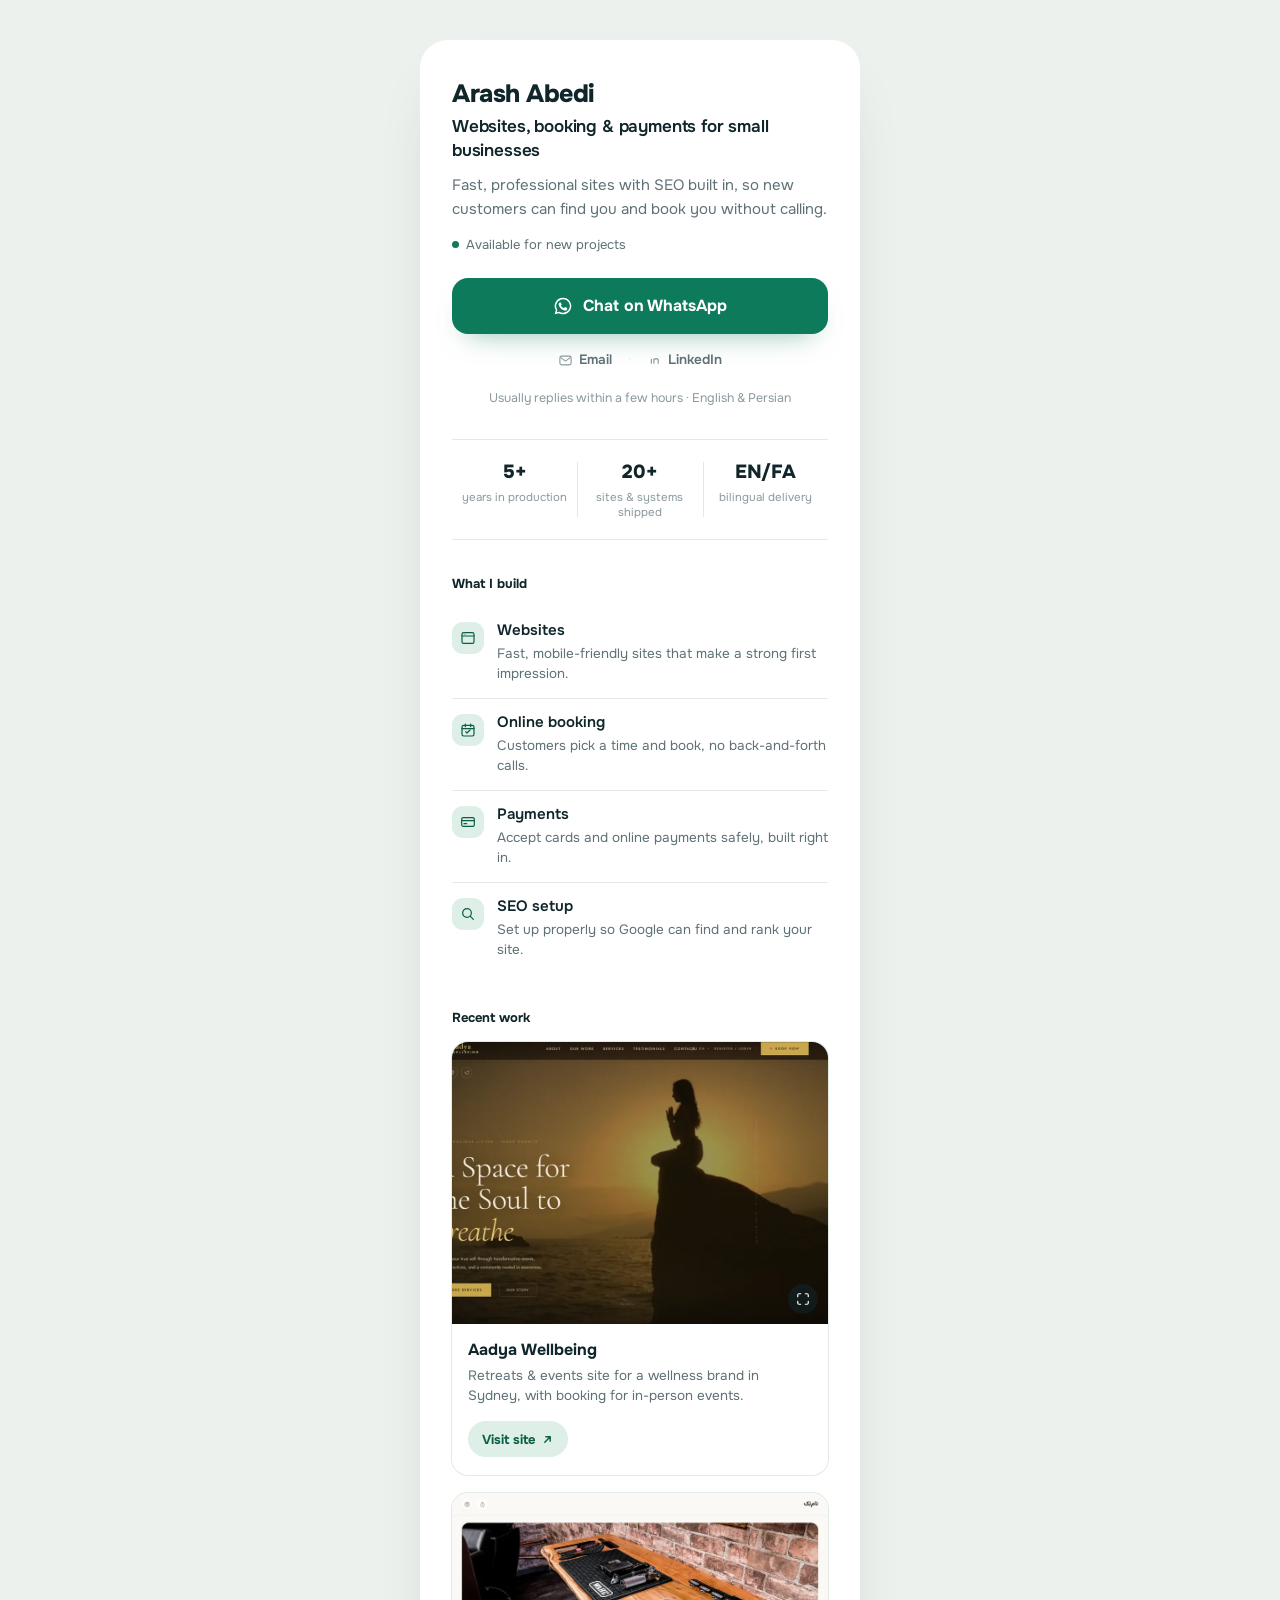
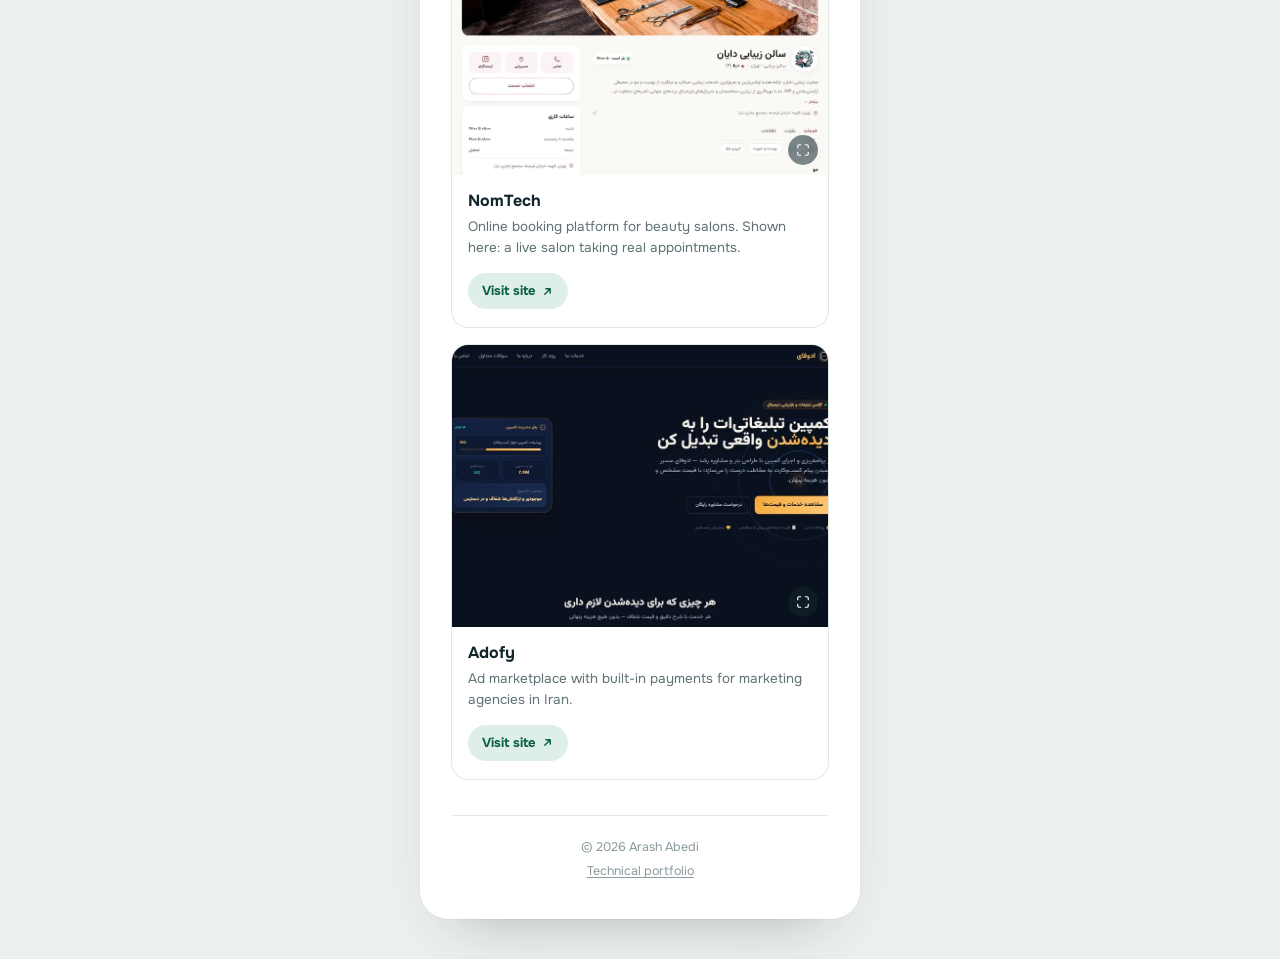
==== client.html @ fff890ea "delete tech.html file to remove outdated content and streamline project structure" ====
<!doctype html>
<html lang="en">
<head>
<meta charset="utf-8">
<meta name="viewport" content="width=device-width, initial-scale=1, viewport-fit=cover">
<title>Arash Abedi | Websites, Booking &amp; Payments for Small Businesses</title>
<meta name="description" content="I build fast websites, online booking and payment systems for small businesses, set them up with SEO, and look after them once they're live. Message me on WhatsApp.">
<meta name="theme-color" content="#EDF1EE">
<link rel="preconnect" href="https://fonts.googleapis.com">
<link rel="preconnect" href="https://fonts.gstatic.com" crossorigin>
<link href="https://fonts.googleapis.com/css2?family=Onest:wght@400;500;600;700;800&display=swap" rel="stylesheet">
<style>
  /* Replace 44XXXXXXXXXX with your WhatsApp number (no +, no spaces) and hello@example.com with your email */
  :root{
    --bg:#EDF1EE; --card:#FFFFFF; --ink:#10262B; --soft:#5E7176; --faint:#8A9A9E;
    --line:#E3E9E5; --jade:#0E7A5C; --jade-dark:#0A5E47; --mint:#DDEFE6;
    --shadow-c:16,38,43; --r:16px; --rs:11px;
  }
  @media (prefers-color-scheme: dark){
    :root{
      --bg:#0C1716; --card:#132220; --ink:#EAF3EF; --soft:#A7BDB7; --faint:#71897F;
      --line:#20322E; --jade:#2BD99A; --jade-dark:#7CF0C6; --mint:rgba(43,217,154,.16);
      --shadow-c:0,0,0;
    }
  }
  *{box-sizing:border-box}
  html{-webkit-text-size-adjust:100%}
  body{margin:0;min-height:100vh;min-height:100dvh;background:var(--bg);color:var(--ink);
    font:400 15px/1.5 "Onest",system-ui,"Segoe UI",-apple-system,sans-serif;
    -webkit-font-smoothing:antialiased;text-rendering:optimizeLegibility;display:flex;justify-content:center}
  a{color:inherit;text-decoration:none}
  button{font:inherit;color:inherit;background:none;border:0;padding:0;cursor:pointer}
  a:focus-visible,button:focus-visible{outline:2px solid var(--jade);outline-offset:2px;border-radius:10px}
  img{display:block;max-width:100%}

  .app{width:100%;max-width:440px;padding:max(32px,env(safe-area-inset-top)) 20px 28px;display:flex;flex-direction:column}

  /* header, no avatar: identity carried by type alone */
  .name{margin:0;font-size:25px;font-weight:800;letter-spacing:-.02em;line-height:1.15}
  .tagline{margin:6px 0 0;font-size:17px;font-weight:600;color:var(--ink);line-height:1.4;letter-spacing:-.01em}
  .intro{margin:12px 0 0;font-size:15px;color:var(--soft);line-height:1.55;max-width:38ch}
  .status{margin:14px 0 0;display:flex;align-items:center;gap:7px;font-size:13px;color:var(--soft)}
  .status i{width:7px;height:7px;border-radius:50%;background:var(--jade);flex:none}

  /* actions: one decisive primary action, one quiet fallback */
  .actions{margin-top:24px}
  .wa{display:flex;align-items:center;justify-content:center;gap:10px;height:56px;border-radius:var(--r);
    background:var(--jade);color:#fff;font-size:16px;font-weight:700;letter-spacing:-.005em;
    box-shadow:0 14px 28px -16px rgba(14,122,92,.55);transition:transform .12s,background-color .12s,box-shadow .12s}
  .wa svg{width:20px;height:20px;flex:none}
  .wa:hover{background:var(--jade-dark);box-shadow:0 16px 30px -14px rgba(14,122,92,.6)}
  .wa:active{transform:scale(.98)}
  .fallback{margin-top:12px;display:flex;align-items:center;justify-content:center;gap:14px;font-size:13.5px}
  .fallback a{display:inline-flex;align-items:center;gap:6px;color:var(--soft);font-weight:600;padding:4px 2px}
  .fallback a:hover{color:var(--ink)}
  .fallback a svg{width:15px;height:15px;color:var(--faint)}
  .fallback .sep{color:var(--line)}
  .avail{margin:14px 0 0;font-size:12.5px;color:var(--faint);text-align:center}

  /* stats: plain, no box */
  .stats{margin-top:32px;display:grid;grid-template-columns:1fr 1fr 1fr;border-top:1px solid var(--line);border-bottom:1px solid var(--line);padding:18px 0}
  .stats div{text-align:center;padding:0 4px;position:relative}
  .stats div + div::before{content:"";position:absolute;left:0;top:4px;bottom:4px;width:1px;background:var(--line)}
  .stats b{display:block;font-size:19px;font-weight:800;letter-spacing:-.01em}
  .stats span{display:block;margin-top:4px;font-size:11.5px;line-height:1.3;color:var(--faint)}

  /* section label */
  .label{margin:34px 0 14px;font-size:13px;font-weight:700;color:var(--ink)}
  section:first-of-type .label{margin-top:34px}

  /* services: hairline rows, no outer box */
  .services{list-style:none;margin:0;padding:0}
  .services li{display:flex;align-items:flex-start;gap:13px;padding:14px 0}
  .services li + li{border-top:1px solid var(--line)}
  .services .ico{flex:none;width:32px;height:32px;border-radius:var(--rs);background:var(--mint);display:grid;place-items:center;color:var(--jade-dark);margin-top:1px}
  .services .ico svg{width:16px;height:16px}
  .services b{display:block;font-size:15px;font-weight:600;line-height:1.3}
  .services p{margin:3px 0 0;font-size:13.5px;color:var(--soft);line-height:1.5}

  /* work: generous cards, two separate tap targets */
  .work{list-style:none;margin:0;padding:0;display:flex;flex-direction:column;gap:18px}
  .work li{border-radius:var(--r);overflow:hidden;background:var(--card);box-shadow:0 0 0 1px var(--line)}
  .shot{display:block;position:relative;width:100%;aspect-ratio:4/3;overflow:hidden;background:var(--line)}
  .shot img{width:100%;height:100%;object-fit:cover;transition:transform .3s ease}
  .shot:hover img{transform:scale(1.03)}
  .shot .zoom{position:absolute;right:10px;bottom:10px;width:30px;height:30px;border-radius:50%;
    background:rgba(16,38,43,.55);color:#fff;display:grid;place-items:center;backdrop-filter:blur(2px)}
  .shot .zoom svg{width:14px;height:14px}
  .wmeta{padding:16px 16px 18px}
  .wmeta b{display:block;font-size:16px;font-weight:700;line-height:1.3}
  .wmeta p{margin:5px 0 0;font-size:13.5px;color:var(--soft);line-height:1.55}
  .visit{margin-top:14px;display:inline-flex;align-items:center;gap:6px;height:36px;padding:0 14px;
    border-radius:999px;background:var(--mint);color:var(--jade-dark);font-size:13px;font-weight:700}
  .visit svg{width:13px;height:13px}
  .visit:hover{background:var(--jade);color:#fff}

  footer{margin-top:36px;padding-top:22px;border-top:1px solid var(--line);text-align:center;font-size:12.5px;color:var(--faint)}
  footer p{margin:0 0 6px}
  footer a{text-decoration:underline;text-underline-offset:2px}

  /* lightbox */
  dialog.lightbox{border:none;padding:0;background:transparent;max-width:94vw;max-height:90vh;margin:auto}
  dialog.lightbox::backdrop{background:rgba(5,10,10,.78)}
  dialog.lightbox img{display:block;max-width:94vw;max-height:90vh;width:auto;height:auto;border-radius:14px}
  .lb-close{position:fixed;top:16px;right:16px;width:40px;height:40px;border-radius:50%;
    background:rgba(255,255,255,.14);color:#fff;display:grid;place-items:center;backdrop-filter:blur(4px)}
  .lb-close svg{width:18px;height:18px}

  .reveal{opacity:1}
  .js .reveal{opacity:0;transform:translateY(14px);transition:opacity .5s ease,transform .5s ease}
  .js .reveal.is-visible{opacity:1;transform:translateY(0)}

  @media (min-width:600px){
    body{align-items:center}
    .app{background:var(--card);border-radius:28px;padding:40px 32px 32px;margin:40px 0;box-shadow:0 1px 0 rgba(var(--shadow-c),.04),0 30px 60px -36px rgba(var(--shadow-c),.35)}
  }
  @media (prefers-reduced-motion:reduce){*{transition:none!important}}
</style>
</head>
<body>
<div class="app">

  <header>
    <h1 class="name">Arash Abedi</h1>
    <p class="tagline">Websites, booking &amp; payments for small businesses</p>
    <p class="intro">Fast, professional sites with SEO built in, so new customers can find you and book you without calling.</p>
    <p class="status"><i aria-hidden="true"></i>Available for new projects</p>
  </header>

  <nav class="actions" aria-label="Contact">
    <a class="wa" href="https://wa.me/447770388457" target="_blank" rel="noopener">
      <svg viewBox="0 0 24 24" fill="currentColor" aria-hidden="true"><path d="M12 2a10 10 0 0 0-8.6 15.1L2 22l5-1.3A10 10 0 1 0 12 2Zm0 18.2c-1.5 0-3-.4-4.2-1.2l-.3-.2-3 .8.8-2.9-.2-.3A8.2 8.2 0 1 1 12 20.2Zm4.5-6.1c-.2-.1-1.5-.7-1.7-.8-.2-.1-.4-.1-.6.1l-.8 1c-.1.2-.3.2-.5.1a6.7 6.7 0 0 1-3.3-2.9c-.2-.4.2-.4.7-1.2.1-.2 0-.3 0-.4l-.8-1.8c-.2-.5-.4-.4-.6-.4h-.5c-.2 0-.4.1-.7.3-.2.3-.9.9-.9 2.2s.9 2.5 1 2.7c.1.2 1.8 2.8 4.4 3.9 1.6.7 2.3.8 3.1.6.5-.1 1.5-.6 1.7-1.2.2-.6.2-1.1.2-1.2-.1-.1-.3-.2-.5-.3Z"/></svg>
      Chat on WhatsApp
    </a>
    <p class="fallback">
      <a href="mailto:arashabedi.dev@gmail.com">
        <svg viewBox="0 0 24 24" fill="none" stroke="currentColor" stroke-width="1.8" aria-hidden="true"><rect x="3" y="5" width="18" height="14" rx="3"/><path d="m4 7 8 6 8-6"/></svg>
        Email
      </a>
      <span class="sep">&middot;</span>
      <a href="https://www.linkedin.com/in/arash-abedi" target="_blank" rel="noopener">
        <svg viewBox="0 0 24 24" fill="none" stroke="currentColor" stroke-width="1.8" aria-hidden="true"><path d="M7 9v8M7 6.2v.1"/><path d="M11 17V9m0 3.5c0-2 1.5-3.5 3.5-3.5S18 10.5 18 12.5V17"/></svg>
        LinkedIn
      </a>
    </p>
    <p class="avail">Usually replies within a few hours &middot; English &amp; Persian</p>
  </nav>

  <section class="stats reveal" aria-label="Experience">
    <div><b>5+</b><span>years in production</span></div>
    <div><b>20+</b><span>sites &amp; systems shipped</span></div>
    <div><b>EN/FA</b><span>bilingual delivery</span></div>
  </section>

  <section class="reveal">
    <h2 class="label">What I build</h2>
    <ul class="services">
      <li>
        <span class="ico" aria-hidden="true"><svg viewBox="0 0 24 24" fill="none" stroke="currentColor" stroke-width="1.8" stroke-linecap="round" stroke-linejoin="round"><rect x="3" y="4" width="18" height="16" rx="2.5"/><path d="M3 9h18"/><circle cx="6.3" cy="6.5" r=".6" fill="currentColor" stroke="none"/><circle cx="8.3" cy="6.5" r=".6" fill="currentColor" stroke="none"/></svg></span>
        <div><b>Websites</b><p>Fast, mobile-friendly sites that make a strong first impression.</p></div>
      </li>
      <li>
        <span class="ico" aria-hidden="true"><svg viewBox="0 0 24 24" fill="none" stroke="currentColor" stroke-width="1.8" stroke-linecap="round" stroke-linejoin="round"><rect x="3" y="5" width="18" height="16" rx="2.5"/><path d="M3 10h18M8 3v4M16 3v4"/><path d="m8.5 14.5 2 2 4.5-4.5"/></svg></span>
        <div><b>Online booking</b><p>Customers pick a time and book, no back-and-forth calls.</p></div>
      </li>
      <li>
        <span class="ico" aria-hidden="true"><svg viewBox="0 0 24 24" fill="none" stroke="currentColor" stroke-width="1.8" stroke-linecap="round" stroke-linejoin="round"><rect x="2.5" y="5.5" width="19" height="13" rx="2.5"/><path d="M2.5 10h19"/><path d="M6 14.5h4"/></svg></span>
        <div><b>Payments</b><p>Accept cards and online payments safely, built right in.</p></div>
      </li>
      <li>
        <span class="ico" aria-hidden="true"><svg viewBox="0 0 24 24" fill="none" stroke="currentColor" stroke-width="1.8" stroke-linecap="round" stroke-linejoin="round"><circle cx="10.5" cy="10.5" r="6.5"/><path d="m20 20-4.8-4.8"/></svg></span>
        <div><b>SEO setup</b><p>Set up properly so Google can find and rank your site.</p></div>
      </li>
    </ul>
  </section>

  <main class="reveal">
    <h2 class="label">Recent work</h2>
    <ul class="work">
      <li>
        <button class="shot" type="button" data-lightbox="images/work/aadya.webp" data-alt="Aadya Wellbeing homepage, a wellness retreats and events website" aria-label="Enlarge screenshot of Aadya Wellbeing">
          <img src="images/work/aadya.webp" alt="Aadya Wellbeing homepage, a wellness retreats and events website" loading="lazy" width="900" height="698">
          <span class="zoom" aria-hidden="true"><svg viewBox="0 0 24 24" fill="none" stroke="currentColor" stroke-width="2" stroke-linecap="round" stroke-linejoin="round"><path d="M8 3H5a2 2 0 0 0-2 2v3M16 3h3a2 2 0 0 1 2 2v3M21 16v3a2 2 0 0 1-2 2h-3M8 21H5a2 2 0 0 1-2-2v-3"/></svg></span>
        </button>
        <div class="wmeta">
          <b>Aadya Wellbeing</b>
          <p>Retreats &amp; events site for a wellness brand in Sydney, with booking for in-person events.</p>
          <a class="visit" href="https://aadyawellbeing.com" target="_blank" rel="noopener">Visit site <svg viewBox="0 0 24 24" fill="none" stroke="currentColor" stroke-width="2.6" stroke-linecap="round" stroke-linejoin="round" aria-hidden="true"><path d="M7 17 17 7M9 7h8v8"/></svg></a>
        </div>
      </li>
      <li>
        <button class="shot" type="button" data-lightbox="images/work/nomtech.webp" data-alt="Online booking page for a Tehran beauty salon, built on the NomTech platform" aria-label="Enlarge screenshot of NomTech">
          <img src="images/work/nomtech.webp" alt="Online booking page for a Tehran beauty salon, built on the NomTech platform" loading="lazy" width="900" height="633">
          <span class="zoom" aria-hidden="true"><svg viewBox="0 0 24 24" fill="none" stroke="currentColor" stroke-width="2" stroke-linecap="round" stroke-linejoin="round"><path d="M8 3H5a2 2 0 0 0-2 2v3M16 3h3a2 2 0 0 1 2 2v3M21 16v3a2 2 0 0 1-2 2h-3M8 21H5a2 2 0 0 1-2-2v-3"/></svg></span>
        </button>
        <div class="wmeta">
          <b>NomTech</b>
          <p>Online booking platform for beauty salons. Shown here: a live salon taking real appointments.</p>
          <a class="visit" href="https://app.nomtech.co/b/dayan-beauty" target="_blank" rel="noopener">Visit site <svg viewBox="0 0 24 24" fill="none" stroke="currentColor" stroke-width="2.6" stroke-linecap="round" stroke-linejoin="round" aria-hidden="true"><path d="M7 17 17 7M9 7h8v8"/></svg></a>
        </div>
      </li>
      <li>
        <button class="shot" type="button" data-lightbox="images/work/adofy.webp" data-alt="Adofy ad marketplace dashboard, shown in Persian" aria-label="Enlarge screenshot of Adofy">
          <img src="images/work/adofy.webp" alt="Adofy ad marketplace dashboard, shown in Persian" loading="lazy" width="900" height="577">
          <span class="zoom" aria-hidden="true"><svg viewBox="0 0 24 24" fill="none" stroke="currentColor" stroke-width="2" stroke-linecap="round" stroke-linejoin="round"><path d="M8 3H5a2 2 0 0 0-2 2v3M16 3h3a2 2 0 0 1 2 2v3M21 16v3a2 2 0 0 1-2 2h-3M8 21H5a2 2 0 0 1-2-2v-3"/></svg></span>
        </button>
        <div class="wmeta">
          <b>Adofy</b>
          <p>Ad marketplace with built-in payments for marketing agencies in Iran.</p>
          <a class="visit" href="https://adofy.top" target="_blank" rel="noopener">Visit site <svg viewBox="0 0 24 24" fill="none" stroke="currentColor" stroke-width="2.6" stroke-linecap="round" stroke-linejoin="round" aria-hidden="true"><path d="M7 17 17 7M9 7h8v8"/></svg></a>
        </div>
      </li>
    </ul>
  </main>

  <footer>
    <p>&copy; 2026 Arash Abedi</p>
    <p><a href="https://arashabedii.github.io/index.html">Technical portfolio</a></p>
  </footer>
</div>

<dialog class="lightbox" id="lightbox">
  <button class="lb-close" type="button" aria-label="Close"><svg viewBox="0 0 24 24" fill="none" stroke="currentColor" stroke-width="2.2" stroke-linecap="round" aria-hidden="true"><path d="M6 6l12 12M18 6 6 18"/></svg></button>
  <img id="lightboxImg" src="" alt="">
</dialog>

<script>
  document.documentElement.classList.add('js');

  var revealEls = document.querySelectorAll('.reveal');
  if ('IntersectionObserver' in window) {
    var observer = new IntersectionObserver(function (entries) {
      entries.forEach(function (entry) {
        if (entry.isIntersecting) {
          entry.target.classList.add('is-visible');
          observer.unobserve(entry.target);
        }
      });
    }, { threshold: 0.15 });
    revealEls.forEach(function (el) { observer.observe(el); });
  } else {
    revealEls.forEach(function (el) { el.classList.add('is-visible'); });
  }

  var dialog = document.getElementById('lightbox');
  var lbImg = document.getElementById('lightboxImg');
  document.querySelectorAll('[data-lightbox]').forEach(function (btn) {
    btn.addEventListener('click', function () {
      lbImg.src = btn.getAttribute('data-lightbox');
      lbImg.alt = btn.getAttribute('data-alt') || '';
      dialog.showModal();
    });
  });
  dialog.addEventListener('click', function (e) {
    if (e.target === dialog) dialog.close();
  });
  dialog.querySelector('.lb-close').addEventListener('click', function () { dialog.close(); });
</script>
</body>
</html>
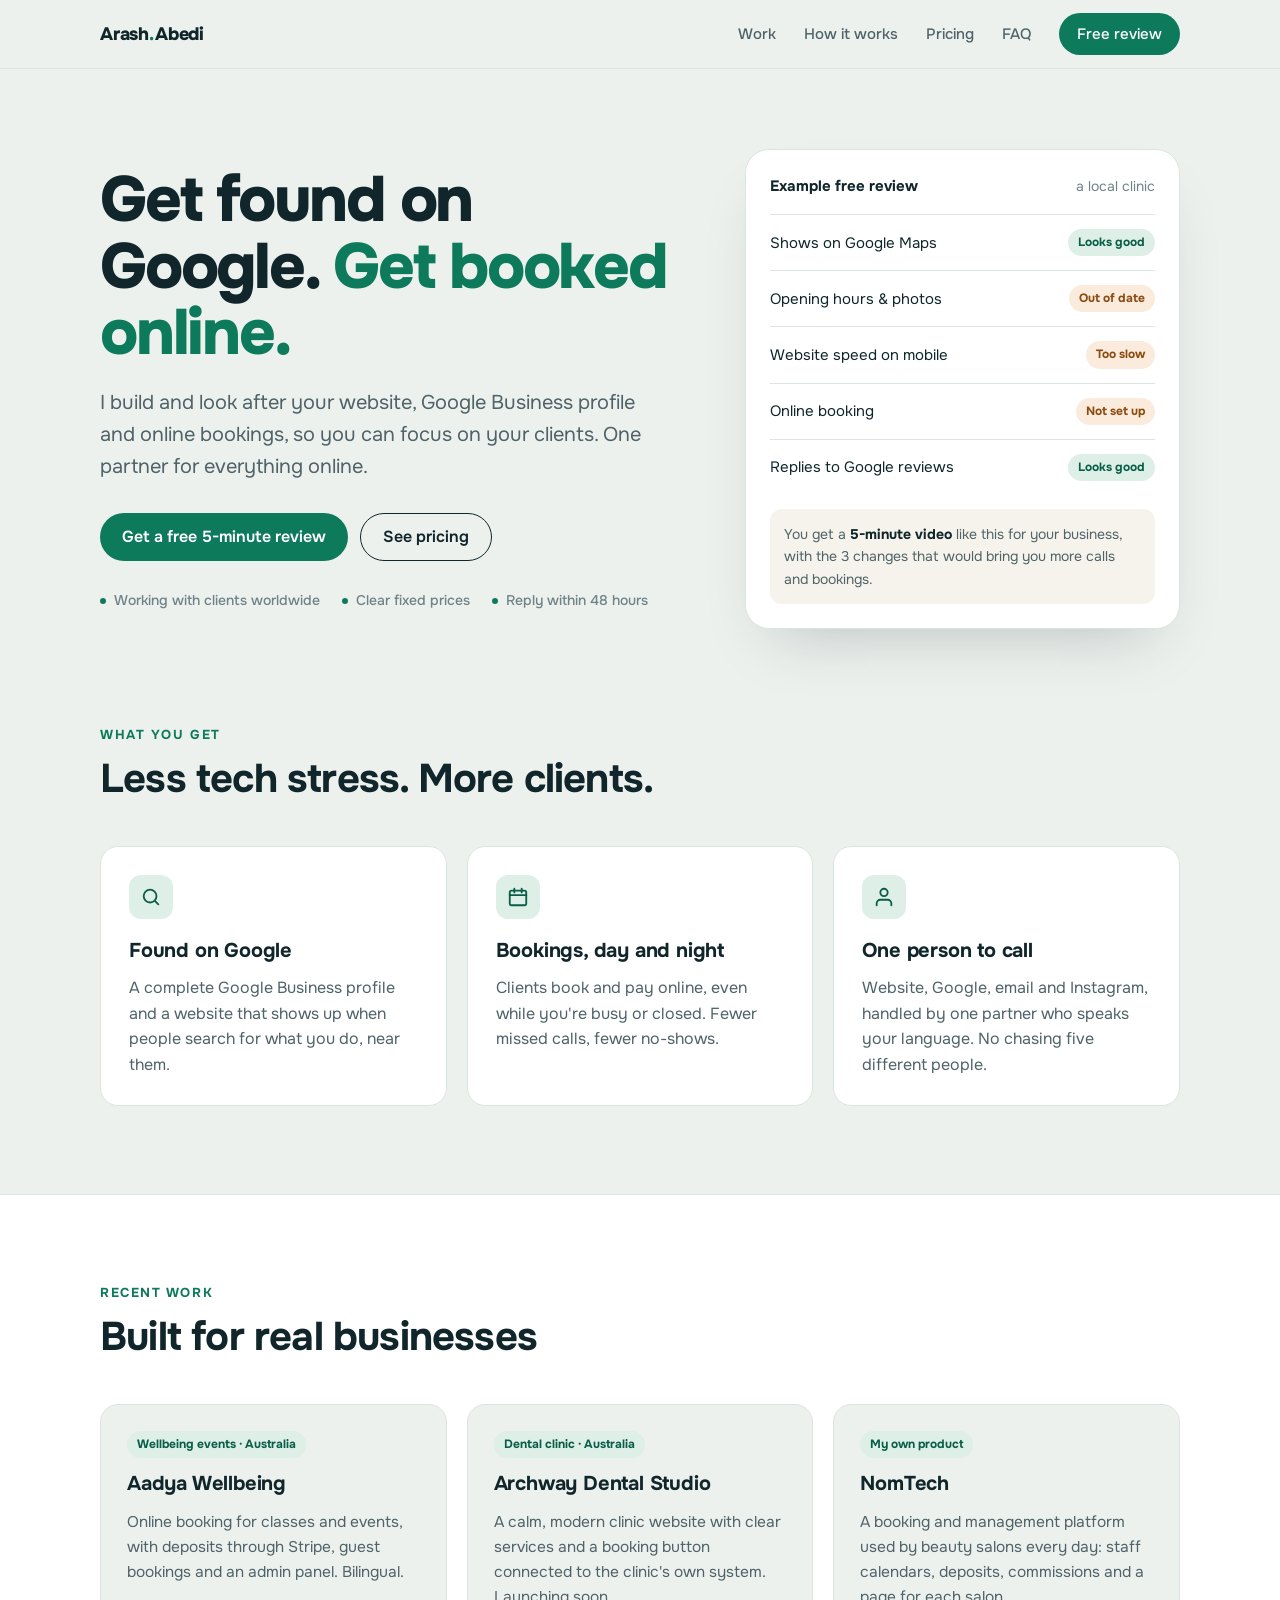
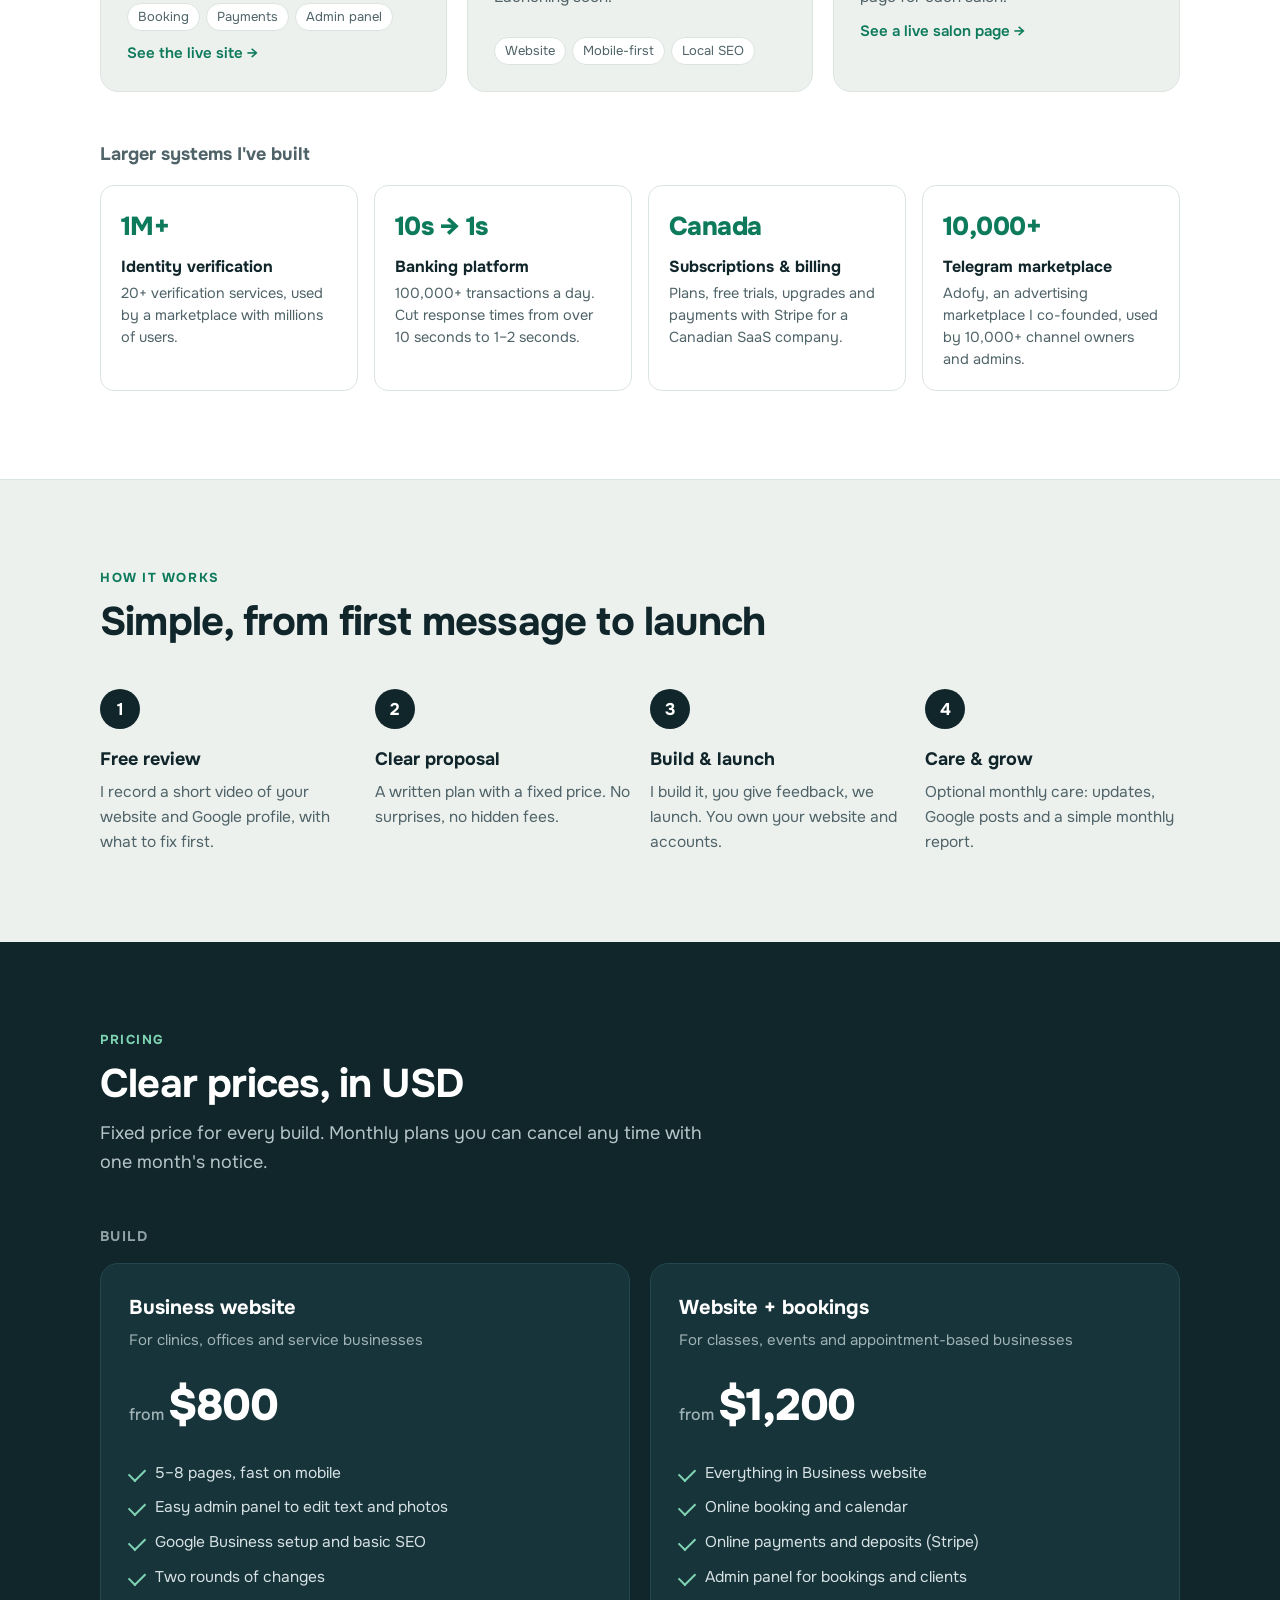
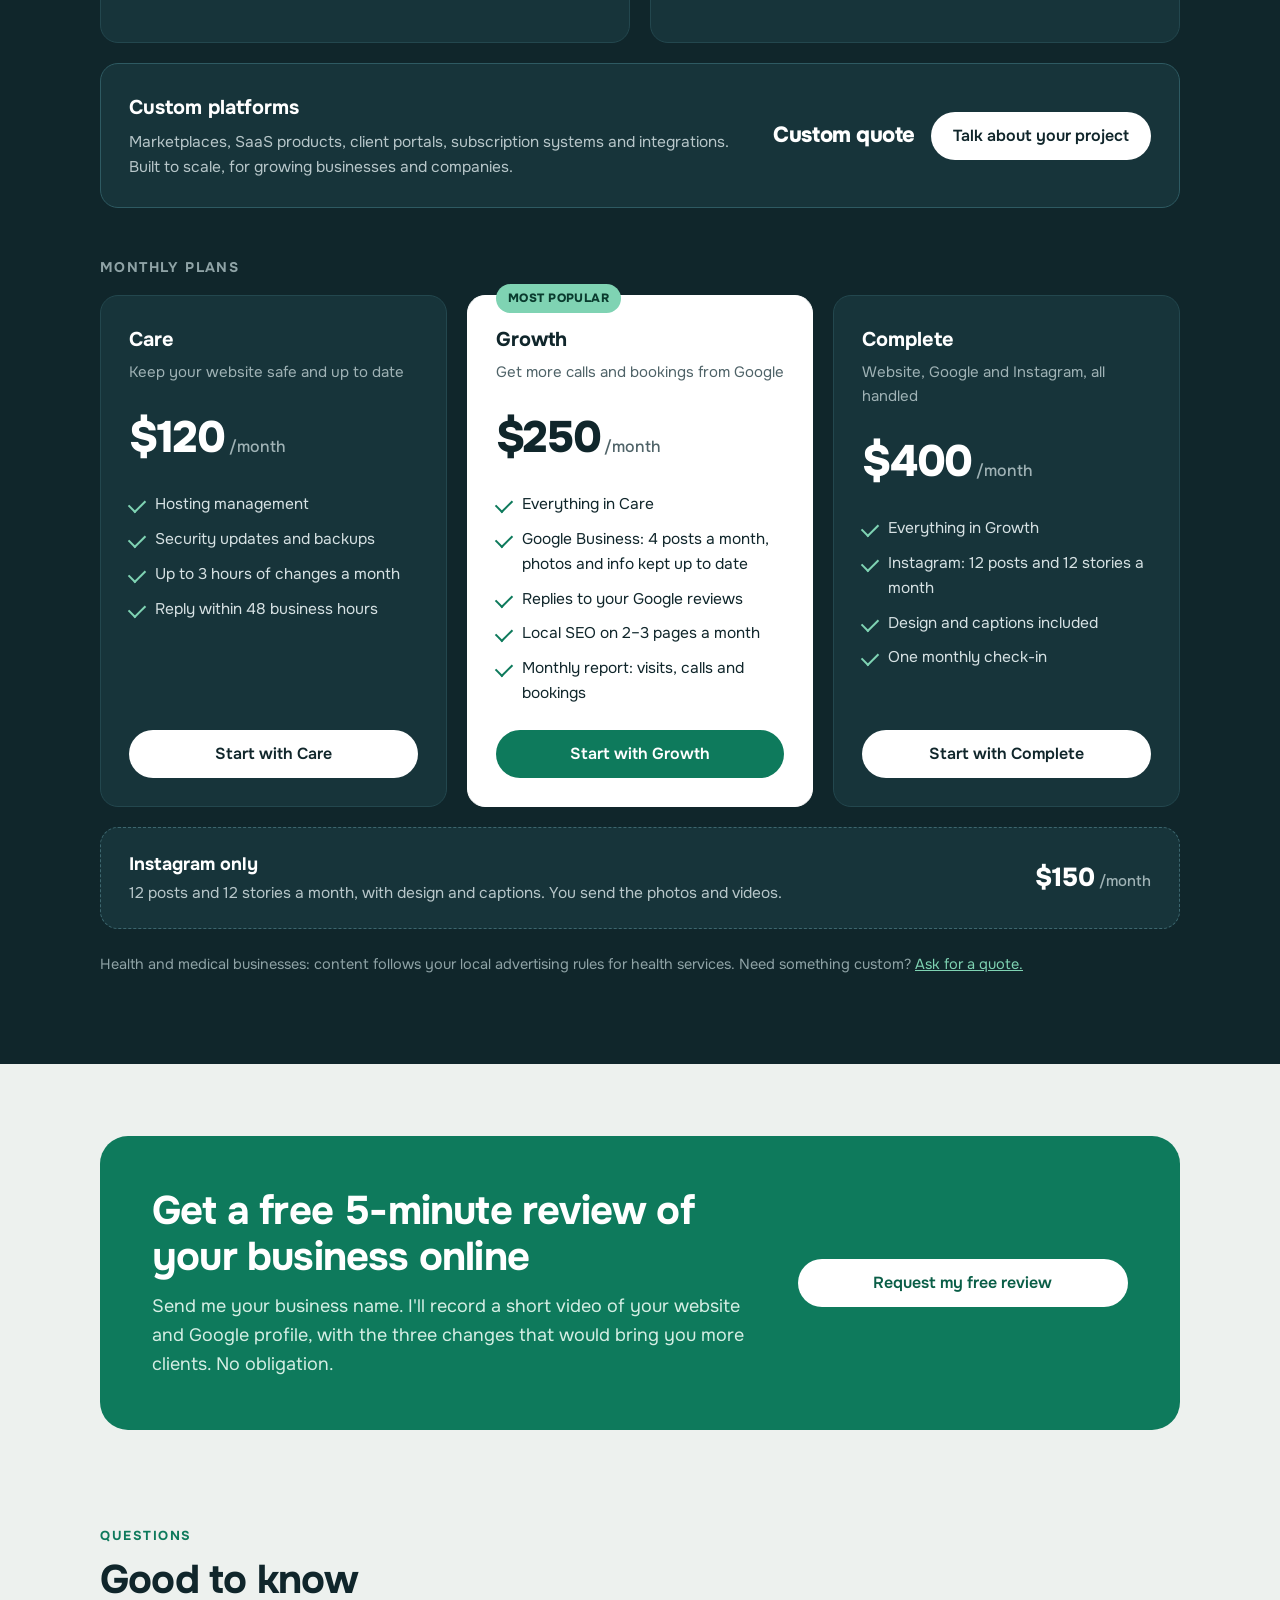
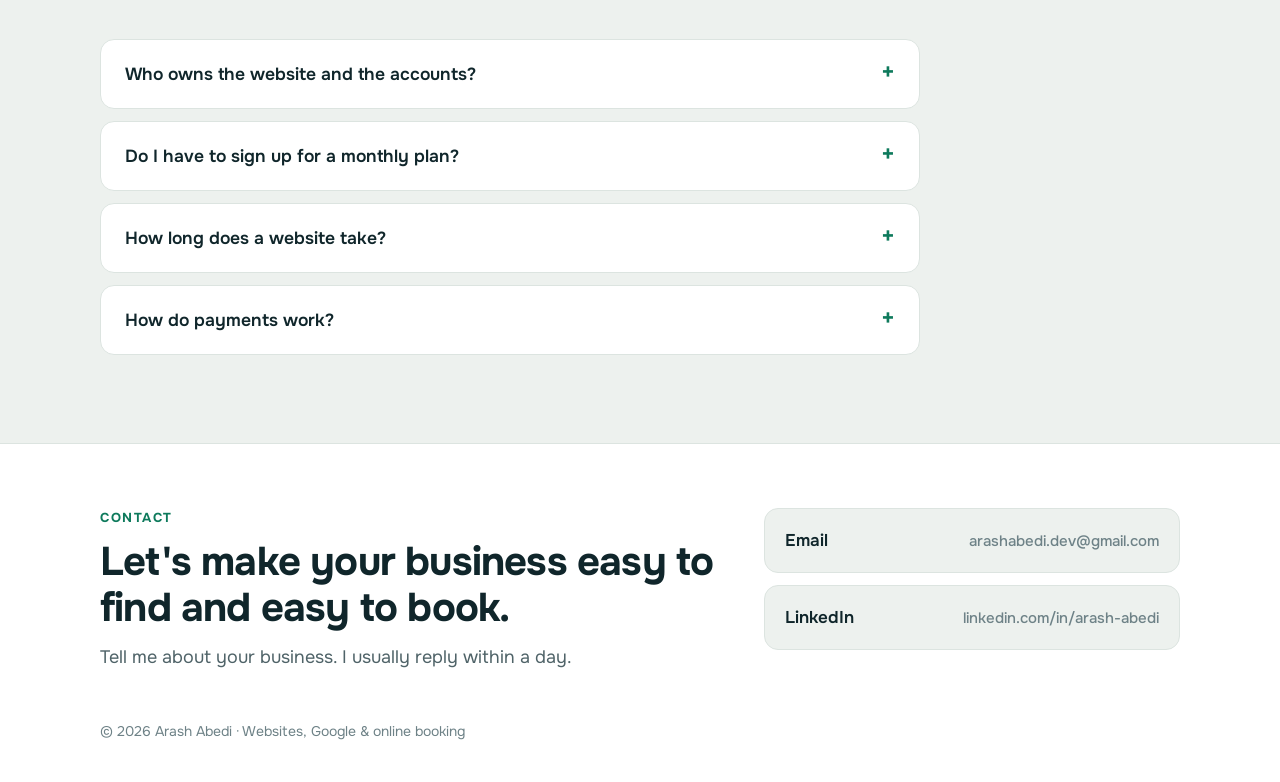
==== commit d98b17c0: "Implement code changes to enhance functionality and improve performance" ====
--- a/client.html
+++ b/client.html
@@ -2,259 +2,456 @@
 <html lang="en">
 <head>
 <meta charset="utf-8">
-<meta name="viewport" content="width=device-width, initial-scale=1, viewport-fit=cover">
-<title>Arash Abedi | Websites, Booking &amp; Payments for Small Businesses</title>
-<meta name="description" content="I build fast websites, online booking and payment systems for small businesses, set them up with SEO, and look after them once they're live. Message me on WhatsApp.">
-<meta name="theme-color" content="#EDF1EE">
+<meta name="viewport" content="width=device-width, initial-scale=1">
+<title>Arash Abedi | Websites, Google &amp; Online Booking</title>
+<meta name="description" content="Websites, Google Business and online booking for small businesses. One partner for everything online.">
 <link rel="preconnect" href="https://fonts.googleapis.com">
 <link rel="preconnect" href="https://fonts.gstatic.com" crossorigin>
-<link href="https://fonts.googleapis.com/css2?family=Onest:wght@400;500;600;700;800&display=swap" rel="stylesheet">
+<link href="https://fonts.googleapis.com/css2?family=Onest:wght@400;500;600;700;800&family=Vazirmatn:wght@500;600&display=swap" rel="stylesheet">
 <style>
-  /* Replace 44XXXXXXXXXX with your WhatsApp number (no +, no spaces) and hello@example.com with your email */
-  :root{
-    --bg:#EDF1EE; --card:#FFFFFF; --ink:#10262B; --soft:#5E7176; --faint:#8A9A9E;
-    --line:#E3E9E5; --jade:#0E7A5C; --jade-dark:#0A5E47; --mint:#DDEFE6;
-    --shadow-c:16,38,43; --r:16px; --rs:11px;
-  }
-  @media (prefers-color-scheme: dark){
-    :root{
-      --bg:#0C1716; --card:#132220; --ink:#EAF3EF; --soft:#A7BDB7; --faint:#71897F;
-      --line:#20322E; --jade:#2BD99A; --jade-dark:#7CF0C6; --mint:rgba(43,217,154,.16);
-      --shadow-c:0,0,0;
-    }
-  }
-  *{box-sizing:border-box}
-  html{-webkit-text-size-adjust:100%}
-  body{margin:0;min-height:100vh;min-height:100dvh;background:var(--bg);color:var(--ink);
-    font:400 15px/1.5 "Onest",system-ui,"Segoe UI",-apple-system,sans-serif;
-    -webkit-font-smoothing:antialiased;text-rendering:optimizeLegibility;display:flex;justify-content:center}
-  a{color:inherit;text-decoration:none}
-  button{font:inherit;color:inherit;background:none;border:0;padding:0;cursor:pointer}
-  a:focus-visible,button:focus-visible{outline:2px solid var(--jade);outline-offset:2px;border-radius:10px}
-  img{display:block;max-width:100%}
-
-  .app{width:100%;max-width:440px;padding:max(32px,env(safe-area-inset-top)) 20px 28px;display:flex;flex-direction:column}
-
-  /* header, no avatar: identity carried by type alone */
-  .name{margin:0;font-size:25px;font-weight:800;letter-spacing:-.02em;line-height:1.15}
-  .tagline{margin:6px 0 0;font-size:17px;font-weight:600;color:var(--ink);line-height:1.4;letter-spacing:-.01em}
-  .intro{margin:12px 0 0;font-size:15px;color:var(--soft);line-height:1.55;max-width:38ch}
-  .status{margin:14px 0 0;display:flex;align-items:center;gap:7px;font-size:13px;color:var(--soft)}
-  .status i{width:7px;height:7px;border-radius:50%;background:var(--jade);flex:none}
-
-  /* actions: one decisive primary action, one quiet fallback */
-  .actions{margin-top:24px}
-  .wa{display:flex;align-items:center;justify-content:center;gap:10px;height:56px;border-radius:var(--r);
-    background:var(--jade);color:#fff;font-size:16px;font-weight:700;letter-spacing:-.005em;
-    box-shadow:0 14px 28px -16px rgba(14,122,92,.55);transition:transform .12s,background-color .12s,box-shadow .12s}
-  .wa svg{width:20px;height:20px;flex:none}
-  .wa:hover{background:var(--jade-dark);box-shadow:0 16px 30px -14px rgba(14,122,92,.6)}
-  .wa:active{transform:scale(.98)}
-  .fallback{margin-top:12px;display:flex;align-items:center;justify-content:center;gap:14px;font-size:13.5px}
-  .fallback a{display:inline-flex;align-items:center;gap:6px;color:var(--soft);font-weight:600;padding:4px 2px}
-  .fallback a:hover{color:var(--ink)}
-  .fallback a svg{width:15px;height:15px;color:var(--faint)}
-  .fallback .sep{color:var(--line)}
-  .avail{margin:14px 0 0;font-size:12.5px;color:var(--faint);text-align:center}
-
-  /* stats: plain, no box */
-  .stats{margin-top:32px;display:grid;grid-template-columns:1fr 1fr 1fr;border-top:1px solid var(--line);border-bottom:1px solid var(--line);padding:18px 0}
-  .stats div{text-align:center;padding:0 4px;position:relative}
-  .stats div + div::before{content:"";position:absolute;left:0;top:4px;bottom:4px;width:1px;background:var(--line)}
-  .stats b{display:block;font-size:19px;font-weight:800;letter-spacing:-.01em}
-  .stats span{display:block;margin-top:4px;font-size:11.5px;line-height:1.3;color:var(--faint)}
-
-  /* section label */
-  .label{margin:34px 0 14px;font-size:13px;font-weight:700;color:var(--ink)}
-  section:first-of-type .label{margin-top:34px}
-
-  /* services: hairline rows, no outer box */
-  .services{list-style:none;margin:0;padding:0}
-  .services li{display:flex;align-items:flex-start;gap:13px;padding:14px 0}
-  .services li + li{border-top:1px solid var(--line)}
-  .services .ico{flex:none;width:32px;height:32px;border-radius:var(--rs);background:var(--mint);display:grid;place-items:center;color:var(--jade-dark);margin-top:1px}
-  .services .ico svg{width:16px;height:16px}
-  .services b{display:block;font-size:15px;font-weight:600;line-height:1.3}
-  .services p{margin:3px 0 0;font-size:13.5px;color:var(--soft);line-height:1.5}
-
-  /* work: generous cards, two separate tap targets */
-  .work{list-style:none;margin:0;padding:0;display:flex;flex-direction:column;gap:18px}
-  .work li{border-radius:var(--r);overflow:hidden;background:var(--card);box-shadow:0 0 0 1px var(--line)}
-  .shot{display:block;position:relative;width:100%;aspect-ratio:4/3;overflow:hidden;background:var(--line)}
-  .shot img{width:100%;height:100%;object-fit:cover;transition:transform .3s ease}
-  .shot:hover img{transform:scale(1.03)}
-  .shot .zoom{position:absolute;right:10px;bottom:10px;width:30px;height:30px;border-radius:50%;
-    background:rgba(16,38,43,.55);color:#fff;display:grid;place-items:center;backdrop-filter:blur(2px)}
-  .shot .zoom svg{width:14px;height:14px}
-  .wmeta{padding:16px 16px 18px}
-  .wmeta b{display:block;font-size:16px;font-weight:700;line-height:1.3}
-  .wmeta p{margin:5px 0 0;font-size:13.5px;color:var(--soft);line-height:1.55}
-  .visit{margin-top:14px;display:inline-flex;align-items:center;gap:6px;height:36px;padding:0 14px;
-    border-radius:999px;background:var(--mint);color:var(--jade-dark);font-size:13px;font-weight:700}
-  .visit svg{width:13px;height:13px}
-  .visit:hover{background:var(--jade);color:#fff}
-
-  footer{margin-top:36px;padding-top:22px;border-top:1px solid var(--line);text-align:center;font-size:12.5px;color:var(--faint)}
-  footer p{margin:0 0 6px}
-  footer a{text-decoration:underline;text-underline-offset:2px}
-
-  /* lightbox */
-  dialog.lightbox{border:none;padding:0;background:transparent;max-width:94vw;max-height:90vh;margin:auto}
-  dialog.lightbox::backdrop{background:rgba(5,10,10,.78)}
-  dialog.lightbox img{display:block;max-width:94vw;max-height:90vh;width:auto;height:auto;border-radius:14px}
-  .lb-close{position:fixed;top:16px;right:16px;width:40px;height:40px;border-radius:50%;
-    background:rgba(255,255,255,.14);color:#fff;display:grid;place-items:center;backdrop-filter:blur(4px)}
-  .lb-close svg{width:18px;height:18px}
-
-  .reveal{opacity:1}
-  .js .reveal{opacity:0;transform:translateY(14px);transition:opacity .5s ease,transform .5s ease}
-  .js .reveal.is-visible{opacity:1;transform:translateY(0)}
-
-  @media (min-width:600px){
-    body{align-items:center}
-    .app{background:var(--card);border-radius:28px;padding:40px 32px 32px;margin:40px 0;box-shadow:0 1px 0 rgba(var(--shadow-c),.04),0 30px 60px -36px rgba(var(--shadow-c),.35)}
-  }
-  @media (prefers-reduced-motion:reduce){*{transition:none!important}}
+:root{
+  --bg:#EDF1EE; --card:#FFFFFF; --ink:#10262B; --soft:#4F6368; --faint:#6E8287;
+  --jade:#0E7A5C; --jade-dark:#0A5E47; --mint:#DDEFE6; --line:#DCE4E0; --sand:#F6F3EC;
+  --radius:18px;
+}
+*{box-sizing:border-box;margin:0;padding:0}
+html{scroll-behavior:smooth}
+body{background:var(--bg);color:var(--ink);font-family:"Onest",system-ui,sans-serif;font-size:17px;line-height:1.6;-webkit-font-smoothing:antialiased}
+a{color:var(--jade)}
+img{max-width:100%}
+.wrap{max-width:1120px;margin:0 auto;padding:0 20px}
+.fa{font-family:"Vazirmatn",sans-serif;direction:rtl;unicode-bidi:isolate}
+.btn{display:inline-flex;align-items:center;justify-content:center;gap:8px;min-height:48px;padding:0 22px;border-radius:999px;font-weight:600;text-decoration:none;font-size:16px;transition:background .15s, transform .15s}
+.btn-primary{background:var(--jade);color:#fff}
+.btn-primary:hover{background:var(--jade-dark)}
+.btn-ghost{background:transparent;color:var(--ink);border:1.5px solid var(--ink)}
+.btn-ghost:hover{background:var(--ink);color:#fff}
+.eyebrow{font-size:13px;font-weight:700;letter-spacing:.12em;text-transform:uppercase;color:var(--jade)}
+h2{font-size:clamp(28px,4vw,40px);line-height:1.15;letter-spacing:-.02em;font-weight:700;margin-top:10px}
+.lead{color:var(--soft);font-size:18px;max-width:620px;margin-top:12px}
+section{padding:88px 0;scroll-margin-top:68px}
+footer{scroll-margin-top:68px}
+
+/* nav */
+header{position:sticky;top:0;z-index:10;background:rgba(237,241,238,.92);backdrop-filter:blur(8px);border-bottom:1px solid var(--line)}
+.nav{display:flex;align-items:center;justify-content:space-between;gap:16px;height:68px}
+.brand{font-weight:800;font-size:18px;text-decoration:none;color:var(--ink);letter-spacing:-.01em}
+.brand span{color:var(--jade)}
+.nav-links{display:flex;gap:28px;align-items:center}
+.nav-links a{color:var(--soft);text-decoration:none;font-weight:500;font-size:15px}
+.nav-links a:hover{color:var(--ink)}
+.nav .btn{min-height:42px;padding:0 18px;font-size:15px}
+.nav-links a.btn-primary,.nav-links a.btn-primary:hover{color:#fff}
+
+/* hero */
+.hero{padding:80px 0 72px}
+.hero-grid{display:grid;grid-template-columns:1.15fr .85fr;gap:56px;align-items:center}
+.hero h1{font-size:clamp(38px,6vw,64px);line-height:1.04;letter-spacing:-.035em;font-weight:800}
+.hero h1 em{font-style:normal;color:var(--jade)}
+.hero p.sub{font-size:20px;color:var(--soft);margin-top:20px;max-width:560px}
+.hero .fa-note{display:inline-block;margin-top:18px;background:var(--mint);color:var(--jade-dark);padding:6px 14px;border-radius:999px;font-size:15px}
+.cta-row{display:flex;flex-wrap:wrap;gap:12px;margin-top:30px}
+.trust{display:flex;flex-wrap:wrap;gap:8px 22px;margin-top:28px;color:var(--faint);font-size:14px;font-weight:500}
+.trust span::before{content:"";display:inline-block;width:6px;height:6px;border-radius:50%;background:var(--jade);margin-right:8px;vertical-align:middle}
+
+.hero-card{background:var(--card);border-radius:24px;padding:24px;box-shadow:0 30px 60px -30px rgba(16,38,43,.25);border:1px solid var(--line)}
+.hc-top{display:flex;justify-content:space-between;align-items:center;font-size:14px;color:var(--faint);margin-bottom:16px}
+.hc-top b{color:var(--ink);font-size:15px}
+.hc-row{display:flex;align-items:center;justify-content:space-between;padding:14px 0;border-top:1px solid var(--line);font-size:15px}
+.hc-row:first-of-type{border-top:0}
+.pill{font-size:12px;font-weight:700;padding:4px 10px;border-radius:999px}
+.pill.ok{background:var(--mint);color:var(--jade-dark)}
+.pill.warn{background:#FBEBDC;color:#8A4A10}
+.hc-foot{margin-top:14px;background:var(--sand);border-radius:12px;padding:14px;font-size:14px;color:var(--soft)}
+.hc-foot b{color:var(--ink)}
+
+/* outcomes */
+.cards3{display:grid;grid-template-columns:repeat(3,1fr);gap:20px;margin-top:44px}
+.card{background:var(--card);border:1px solid var(--line);border-radius:var(--radius);padding:28px}
+.card h3{font-size:20px;letter-spacing:-.01em;margin:16px 0 8px}
+.card p{color:var(--soft);font-size:16px}
+.icon{width:44px;height:44px;border-radius:12px;background:var(--mint);display:grid;place-items:center}
+.icon svg{width:22px;height:22px;stroke:var(--jade-dark);fill:none;stroke-width:2;stroke-linecap:round;stroke-linejoin:round}
+
+/* work */
+.work{background:var(--card);border-top:1px solid var(--line);border-bottom:1px solid var(--line)}
+.work-grid{display:grid;grid-template-columns:repeat(3,1fr);gap:20px;margin-top:44px}
+.case{border:1px solid var(--line);border-radius:var(--radius);padding:26px;display:flex;flex-direction:column;gap:10px;background:var(--bg)}
+.case .tag{font-size:12px;font-weight:700;color:var(--jade-dark);background:var(--mint);align-self:flex-start;padding:4px 10px;border-radius:999px}
+.case h3{font-size:20px;letter-spacing:-.01em}
+.case p{color:var(--soft);font-size:15.5px}
+.case ul{list-style:none;display:flex;flex-wrap:wrap;gap:6px;margin-top:auto;padding-top:8px}
+.case li{font-size:13px;background:var(--card);border:1px solid var(--line);padding:3px 10px;border-radius:999px;color:var(--soft)}
+.case a.more{font-weight:600;font-size:15px;text-decoration:none}
+
+.sub-head{font-size:18px;font-weight:700;margin:48px 0 16px;color:var(--soft)}
+.mini-grid{display:grid;grid-template-columns:repeat(4,1fr);gap:16px}
+.mini{border:1px solid var(--line);border-radius:14px;padding:20px;background:var(--card)}
+.mini-num{font-size:26px;font-weight:800;letter-spacing:-.02em;color:var(--jade)}
+.mini h4{font-size:16px;margin:6px 0 4px}
+.mini p{color:var(--soft);font-size:14.5px;line-height:1.5}
+@media (max-width:900px){.mini-grid{grid-template-columns:repeat(2,1fr)}}
+@media (max-width:520px){.mini-grid{grid-template-columns:1fr}}
+
+/* steps */
+.steps{display:grid;grid-template-columns:repeat(4,1fr);gap:20px;margin-top:44px;counter-reset:s}
+.step{position:relative;padding-top:56px}
+.step::before{counter-increment:s;content:counter(s);position:absolute;top:0;left:0;width:40px;height:40px;border-radius:50%;background:var(--ink);color:#fff;display:grid;place-items:center;font-weight:700}
+.step h3{font-size:18px;margin-bottom:6px}
+.step p{color:var(--soft);font-size:15.5px}
+
+/* pricing */
+.pricing{background:var(--ink);color:#fff}
+.pricing .eyebrow{color:#7FD3B3}
+.pricing .lead{color:#B7C6C9}
+.price-label{font-size:14px;font-weight:700;letter-spacing:.1em;text-transform:uppercase;color:#8FA3A6;margin:48px 0 16px}
+.build-grid{display:grid;grid-template-columns:repeat(2,1fr);gap:20px}
+.plans{display:grid;grid-template-columns:repeat(3,1fr);gap:20px}
+.plan{background:#17343A;border:1px solid #23474E;border-radius:var(--radius);padding:28px;display:flex;flex-direction:column}
+.plan.featured{background:#fff;color:var(--ink);border-color:#fff;position:relative}
+.plan .badge{position:absolute;top:-12px;left:28px;background:#7FD3B3;color:#0A3B2E;font-size:12px;font-weight:800;padding:5px 12px;border-radius:999px;letter-spacing:.04em}
+.plan h3{font-size:20px}
+.plan .for{font-size:15px;color:#9FB2B5;margin-top:4px}
+.plan.featured .for{color:var(--soft)}
+.price{font-size:44px;font-weight:800;letter-spacing:-.03em;margin:18px 0 4px}
+.price small{font-size:16px;font-weight:500;color:#9FB2B5;letter-spacing:0}
+.plan.featured .price small{color:var(--soft)}
+.plan ul{list-style:none;margin:16px 0 24px;display:flex;flex-direction:column;gap:10px;font-size:15.5px}
+.plan li{padding-left:26px;position:relative;color:#D6E1E3}
+.plan.featured li{color:var(--ink)}
+.plan li::before{content:"";position:absolute;left:0;top:7px;width:14px;height:8px;border-left:2px solid #7FD3B3;border-bottom:2px solid #7FD3B3;transform:rotate(-45deg)}
+.plan.featured li::before{border-color:var(--jade)}
+.plan .btn{margin-top:auto}
+.plan .btn-light{background:#fff;color:var(--ink)}
+.plan .btn-light:hover{background:var(--mint)}
+.addon{margin-top:20px;display:flex;flex-wrap:wrap;justify-content:space-between;align-items:center;gap:16px;background:#17343A;border:1px dashed #3C666E;border-radius:var(--radius);padding:22px 28px}
+.addon b{font-size:18px}
+.addon span{color:#B7C6C9;font-size:15.5px}
+.addon .price-inline{font-size:26px;font-weight:800;white-space:nowrap}
+.addon .price-inline small{font-size:15px;font-weight:500;color:#9FB2B5}
+.fine{margin-top:24px;color:#8FA3A6;font-size:14.5px}
+.custom{margin-top:20px;display:flex;flex-wrap:wrap;justify-content:space-between;align-items:center;gap:20px 32px;background:linear-gradient(0deg,#17343A,#17343A);border:1px solid #2E5A62;border-radius:var(--radius);padding:28px}
+.custom > div:first-child{flex:1 1 420px;min-width:0}
+.custom h3{font-size:20px}
+.custom p{color:#B7C6C9;font-size:15.5px;margin-top:6px;max-width:620px}
+.custom-side{display:flex;flex-wrap:wrap;align-items:center;gap:16px}
+.custom-price{font-size:22px;font-weight:800;letter-spacing:-.02em;white-space:nowrap}
+.custom .btn-light{background:#fff;color:var(--ink)}
+.custom .btn-light:hover{background:var(--mint)}
+
+/* review band */
+.review{padding:72px 0}
+.review-box{background:var(--jade);color:#fff;border-radius:28px;padding:52px;display:grid;grid-template-columns:1.3fr .7fr;gap:32px;align-items:center}
+.review-box h2{color:#fff;margin-top:0}
+.review-box p{color:#D5EEE4;margin-top:12px;font-size:18px}
+.review-box .btn{background:#fff;color:var(--jade-dark)}
+.review-box .btn:hover{background:var(--mint)}
+.review-box .fa{display:block;margin-top:14px;color:#D5EEE4;font-size:16px}
+
+/* faq */
+.faq-list{margin-top:36px;display:flex;flex-direction:column;gap:12px;max-width:820px}
+details{background:var(--card);border:1px solid var(--line);border-radius:14px;padding:20px 24px}
+summary{cursor:pointer;font-weight:600;font-size:17.5px;list-style:none;display:flex;justify-content:space-between;gap:16px}
+summary::-webkit-details-marker{display:none}
+summary::after{content:"+";font-size:24px;line-height:1;color:var(--jade)}
+details[open] summary::after{content:"−"}
+details p{color:var(--soft);margin-top:10px;font-size:16px}
+
+/* contact */
+footer{background:var(--card);border-top:1px solid var(--line);padding:64px 0 40px}
+.contact-grid{display:grid;grid-template-columns:1.2fr .8fr;gap:40px;align-items:start}
+.contact-links{display:flex;flex-direction:column;gap:12px}
+.contact-links a{display:flex;justify-content:space-between;align-items:center;gap:12px;padding:18px 20px;border:1px solid var(--line);border-radius:14px;text-decoration:none;color:var(--ink);font-weight:600;background:var(--bg)}
+.contact-links a span{color:var(--faint);font-weight:500;font-size:15px;overflow-wrap:anywhere;text-align:right}
+.contact-links a:hover{border-color:var(--jade)}
+.copy{margin-top:48px;color:var(--faint);font-size:14px}
+
+@media (max-width:900px){
+  .hero-grid,.review-box,.contact-grid{grid-template-columns:1fr}
+  .cards3,.work-grid,.plans{grid-template-columns:1fr}
+  .steps{grid-template-columns:repeat(2,1fr)}
+  .build-grid{grid-template-columns:1fr}
+  .nav-links a:not(.btn){display:none}
+  section{padding:64px 0}
+  .hero{padding:48px 0 56px}
+  .review-box{padding:32px 24px}
+}
+@media (max-width:520px){
+  .steps{grid-template-columns:1fr}
+  .cta-row .btn{width:100%}
+  .addon{padding:20px}
+}
 </style>
 </head>
 <body>
-<div class="app">
-
-  <header>
-    <h1 class="name">Arash Abedi</h1>
-    <p class="tagline">Websites, booking &amp; payments for small businesses</p>
-    <p class="intro">Fast, professional sites with SEO built in, so new customers can find you and book you without calling.</p>
-    <p class="status"><i aria-hidden="true"></i>Available for new projects</p>
-  </header>
-
-  <nav class="actions" aria-label="Contact">
-    <a class="wa" href="https://wa.me/447770388457" target="_blank" rel="noopener">
-      <svg viewBox="0 0 24 24" fill="currentColor" aria-hidden="true"><path d="M12 2a10 10 0 0 0-8.6 15.1L2 22l5-1.3A10 10 0 1 0 12 2Zm0 18.2c-1.5 0-3-.4-4.2-1.2l-.3-.2-3 .8.8-2.9-.2-.3A8.2 8.2 0 1 1 12 20.2Zm4.5-6.1c-.2-.1-1.5-.7-1.7-.8-.2-.1-.4-.1-.6.1l-.8 1c-.1.2-.3.2-.5.1a6.7 6.7 0 0 1-3.3-2.9c-.2-.4.2-.4.7-1.2.1-.2 0-.3 0-.4l-.8-1.8c-.2-.5-.4-.4-.6-.4h-.5c-.2 0-.4.1-.7.3-.2.3-.9.9-.9 2.2s.9 2.5 1 2.7c.1.2 1.8 2.8 4.4 3.9 1.6.7 2.3.8 3.1.6.5-.1 1.5-.6 1.7-1.2.2-.6.2-1.1.2-1.2-.1-.1-.3-.2-.5-.3Z"/></svg>
-      Chat on WhatsApp
-    </a>
-    <p class="fallback">
-      <a href="mailto:arashabedi.dev@gmail.com">
-        <svg viewBox="0 0 24 24" fill="none" stroke="currentColor" stroke-width="1.8" aria-hidden="true"><rect x="3" y="5" width="18" height="14" rx="3"/><path d="m4 7 8 6 8-6"/></svg>
-        Email
-      </a>
-      <span class="sep">&middot;</span>
-      <a href="https://www.linkedin.com/in/arash-abedi" target="_blank" rel="noopener">
-        <svg viewBox="0 0 24 24" fill="none" stroke="currentColor" stroke-width="1.8" aria-hidden="true"><path d="M7 9v8M7 6.2v.1"/><path d="M11 17V9m0 3.5c0-2 1.5-3.5 3.5-3.5S18 10.5 18 12.5V17"/></svg>
-        LinkedIn
-      </a>
-    </p>
-    <p class="avail">Usually replies within a few hours &middot; English &amp; Persian</p>
-  </nav>
-
-  <section class="stats reveal" aria-label="Experience">
-    <div><b>5+</b><span>years in production</span></div>
-    <div><b>20+</b><span>sites &amp; systems shipped</span></div>
-    <div><b>EN/FA</b><span>bilingual delivery</span></div>
-  </section>
-
-  <section class="reveal">
-    <h2 class="label">What I build</h2>
-    <ul class="services">
-      <li>
-        <span class="ico" aria-hidden="true"><svg viewBox="0 0 24 24" fill="none" stroke="currentColor" stroke-width="1.8" stroke-linecap="round" stroke-linejoin="round"><rect x="3" y="4" width="18" height="16" rx="2.5"/><path d="M3 9h18"/><circle cx="6.3" cy="6.5" r=".6" fill="currentColor" stroke="none"/><circle cx="8.3" cy="6.5" r=".6" fill="currentColor" stroke="none"/></svg></span>
-        <div><b>Websites</b><p>Fast, mobile-friendly sites that make a strong first impression.</p></div>
-      </li>
-      <li>
-        <span class="ico" aria-hidden="true"><svg viewBox="0 0 24 24" fill="none" stroke="currentColor" stroke-width="1.8" stroke-linecap="round" stroke-linejoin="round"><rect x="3" y="5" width="18" height="16" rx="2.5"/><path d="M3 10h18M8 3v4M16 3v4"/><path d="m8.5 14.5 2 2 4.5-4.5"/></svg></span>
-        <div><b>Online booking</b><p>Customers pick a time and book, no back-and-forth calls.</p></div>
-      </li>
-      <li>
-        <span class="ico" aria-hidden="true"><svg viewBox="0 0 24 24" fill="none" stroke="currentColor" stroke-width="1.8" stroke-linecap="round" stroke-linejoin="round"><rect x="2.5" y="5.5" width="19" height="13" rx="2.5"/><path d="M2.5 10h19"/><path d="M6 14.5h4"/></svg></span>
-        <div><b>Payments</b><p>Accept cards and online payments safely, built right in.</p></div>
-      </li>
-      <li>
-        <span class="ico" aria-hidden="true"><svg viewBox="0 0 24 24" fill="none" stroke="currentColor" stroke-width="1.8" stroke-linecap="round" stroke-linejoin="round"><circle cx="10.5" cy="10.5" r="6.5"/><path d="m20 20-4.8-4.8"/></svg></span>
-        <div><b>SEO setup</b><p>Set up properly so Google can find and rank your site.</p></div>
-      </li>
-    </ul>
-  </section>
-
-  <main class="reveal">
-    <h2 class="label">Recent work</h2>
-    <ul class="work">
-      <li>
-        <button class="shot" type="button" data-lightbox="images/work/aadya.webp" data-alt="Aadya Wellbeing homepage, a wellness retreats and events website" aria-label="Enlarge screenshot of Aadya Wellbeing">
-          <img src="images/work/aadya.webp" alt="Aadya Wellbeing homepage, a wellness retreats and events website" loading="lazy" width="900" height="698">
-          <span class="zoom" aria-hidden="true"><svg viewBox="0 0 24 24" fill="none" stroke="currentColor" stroke-width="2" stroke-linecap="round" stroke-linejoin="round"><path d="M8 3H5a2 2 0 0 0-2 2v3M16 3h3a2 2 0 0 1 2 2v3M21 16v3a2 2 0 0 1-2 2h-3M8 21H5a2 2 0 0 1-2-2v-3"/></svg></span>
-        </button>
-        <div class="wmeta">
-          <b>Aadya Wellbeing</b>
-          <p>Retreats &amp; events site for a wellness brand in Sydney, with booking for in-person events.</p>
-          <a class="visit" href="https://aadyawellbeing.com" target="_blank" rel="noopener">Visit site <svg viewBox="0 0 24 24" fill="none" stroke="currentColor" stroke-width="2.6" stroke-linecap="round" stroke-linejoin="round" aria-hidden="true"><path d="M7 17 17 7M9 7h8v8"/></svg></a>
-        </div>
-      </li>
-      <li>
-        <button class="shot" type="button" data-lightbox="images/work/nomtech.webp" data-alt="Online booking page for a Tehran beauty salon, built on the NomTech platform" aria-label="Enlarge screenshot of NomTech">
-          <img src="images/work/nomtech.webp" alt="Online booking page for a Tehran beauty salon, built on the NomTech platform" loading="lazy" width="900" height="633">
-          <span class="zoom" aria-hidden="true"><svg viewBox="0 0 24 24" fill="none" stroke="currentColor" stroke-width="2" stroke-linecap="round" stroke-linejoin="round"><path d="M8 3H5a2 2 0 0 0-2 2v3M16 3h3a2 2 0 0 1 2 2v3M21 16v3a2 2 0 0 1-2 2h-3M8 21H5a2 2 0 0 1-2-2v-3"/></svg></span>
-        </button>
-        <div class="wmeta">
-          <b>NomTech</b>
-          <p>Online booking platform for beauty salons. Shown here: a live salon taking real appointments.</p>
-          <a class="visit" href="https://app.nomtech.co/b/dayan-beauty" target="_blank" rel="noopener">Visit site <svg viewBox="0 0 24 24" fill="none" stroke="currentColor" stroke-width="2.6" stroke-linecap="round" stroke-linejoin="round" aria-hidden="true"><path d="M7 17 17 7M9 7h8v8"/></svg></a>
-        </div>
-      </li>
-      <li>
-        <button class="shot" type="button" data-lightbox="images/work/adofy.webp" data-alt="Adofy ad marketplace dashboard, shown in Persian" aria-label="Enlarge screenshot of Adofy">
-          <img src="images/work/adofy.webp" alt="Adofy ad marketplace dashboard, shown in Persian" loading="lazy" width="900" height="577">
-          <span class="zoom" aria-hidden="true"><svg viewBox="0 0 24 24" fill="none" stroke="currentColor" stroke-width="2" stroke-linecap="round" stroke-linejoin="round"><path d="M8 3H5a2 2 0 0 0-2 2v3M16 3h3a2 2 0 0 1 2 2v3M21 16v3a2 2 0 0 1-2 2h-3M8 21H5a2 2 0 0 1-2-2v-3"/></svg></span>
-        </button>
-        <div class="wmeta">
-          <b>Adofy</b>
-          <p>Ad marketplace with built-in payments for marketing agencies in Iran.</p>
-          <a class="visit" href="https://adofy.top" target="_blank" rel="noopener">Visit site <svg viewBox="0 0 24 24" fill="none" stroke="currentColor" stroke-width="2.6" stroke-linecap="round" stroke-linejoin="round" aria-hidden="true"><path d="M7 17 17 7M9 7h8v8"/></svg></a>
-        </div>
-      </li>
-    </ul>
-  </main>
-
-  <footer>
-    <p>&copy; 2026 Arash Abedi</p>
-    <p><a href="https://arashabedii.github.io/index.html">Technical portfolio</a></p>
-  </footer>
-</div>
-
-<dialog class="lightbox" id="lightbox">
-  <button class="lb-close" type="button" aria-label="Close"><svg viewBox="0 0 24 24" fill="none" stroke="currentColor" stroke-width="2.2" stroke-linecap="round" aria-hidden="true"><path d="M6 6l12 12M18 6 6 18"/></svg></button>
-  <img id="lightboxImg" src="" alt="">
-</dialog>
-
-<script>
-  document.documentElement.classList.add('js');
-
-  var revealEls = document.querySelectorAll('.reveal');
-  if ('IntersectionObserver' in window) {
-    var observer = new IntersectionObserver(function (entries) {
-      entries.forEach(function (entry) {
-        if (entry.isIntersecting) {
-          entry.target.classList.add('is-visible');
-          observer.unobserve(entry.target);
-        }
-      });
-    }, { threshold: 0.15 });
-    revealEls.forEach(function (el) { observer.observe(el); });
-  } else {
-    revealEls.forEach(function (el) { el.classList.add('is-visible'); });
-  }
-
-  var dialog = document.getElementById('lightbox');
-  var lbImg = document.getElementById('lightboxImg');
-  document.querySelectorAll('[data-lightbox]').forEach(function (btn) {
-    btn.addEventListener('click', function () {
-      lbImg.src = btn.getAttribute('data-lightbox');
-      lbImg.alt = btn.getAttribute('data-alt') || '';
-      dialog.showModal();
-    });
-  });
-  dialog.addEventListener('click', function (e) {
-    if (e.target === dialog) dialog.close();
-  });
-  dialog.querySelector('.lb-close').addEventListener('click', function () { dialog.close(); });
-</script>
+
+<header>
+  <div class="wrap nav">
+    <a class="brand" href="#">Arash<span>.</span>Abedi</a>
+    <nav class="nav-links" aria-label="Main">
+      <a href="#work">Work</a>
+      <a href="#process">How it works</a>
+      <a href="#pricing">Pricing</a>
+      <a href="#faq">FAQ</a>
+      <a class="btn btn-primary" href="#review">Free review</a>
+    </nav>
+  </div>
+</header>
+
+<main>
+<section class="hero">
+  <div class="wrap hero-grid">
+    <div>
+      <h1>Get found on Google. <em>Get booked online.</em></h1>
+      <p class="sub">I build and look after your website, Google Business profile and online bookings, so you can focus on your clients. One partner for everything online.</p>
+      <div class="cta-row">
+        <a class="btn btn-primary" href="#review">Get a free 5-minute review</a>
+        <a class="btn btn-ghost" href="#pricing">See pricing</a>
+      </div>
+      <div class="trust">
+        <span>Working with clients worldwide</span>
+        <span>Clear fixed prices</span>
+        <span>Reply within 48 hours</span>
+      </div>
+    </div>
+
+    <div class="hero-card" aria-label="Example of a free review">
+      <div class="hc-top"><b>Example free review</b><span>a local clinic</span></div>
+      <div class="hc-row"><span>Shows on Google Maps</span><span class="pill ok">Looks good</span></div>
+      <div class="hc-row"><span>Opening hours &amp; photos</span><span class="pill warn">Out of date</span></div>
+      <div class="hc-row"><span>Website speed on mobile</span><span class="pill warn">Too slow</span></div>
+      <div class="hc-row"><span>Online booking</span><span class="pill warn">Not set up</span></div>
+      <div class="hc-row"><span>Replies to Google reviews</span><span class="pill ok">Looks good</span></div>
+      <div class="hc-foot">You get a <b>5-minute video</b> like this for your business, with the 3 changes that would bring you more calls and bookings.</div>
+    </div>
+  </div>
+</section>
+
+<section style="padding-top:24px">
+  <div class="wrap">
+    <div class="eyebrow">What you get</div>
+    <h2>Less tech stress. More clients.</h2>
+    <div class="cards3">
+      <div class="card">
+        <div class="icon"><svg viewBox="0 0 24 24" aria-hidden="true"><circle cx="11" cy="11" r="7"/><path d="m20 20-3.5-3.5"/></svg></div>
+        <h3>Found on Google</h3>
+        <p>A complete Google Business profile and a website that shows up when people search for what you do, near them.</p>
+      </div>
+      <div class="card">
+        <div class="icon"><svg viewBox="0 0 24 24" aria-hidden="true"><rect x="3" y="5" width="18" height="16" rx="2"/><path d="M16 3v4M8 3v4M3 10h18"/></svg></div>
+        <h3>Bookings, day and night</h3>
+        <p>Clients book and pay online, even while you're busy or closed. Fewer missed calls, fewer no-shows.</p>
+      </div>
+      <div class="card">
+        <div class="icon"><svg viewBox="0 0 24 24" aria-hidden="true"><path d="M20 21v-2a4 4 0 0 0-4-4H8a4 4 0 0 0-4 4v2"/><circle cx="12" cy="7" r="4"/></svg></div>
+        <h3>One person to call</h3>
+        <p>Website, Google, email and Instagram, handled by one partner who speaks your language. No chasing five different people.</p>
+      </div>
+    </div>
+  </div>
+</section>
+
+<section class="work" id="work">
+  <div class="wrap">
+    <div class="eyebrow">Recent work</div>
+    <h2>Built for real businesses</h2>
+    <div class="work-grid">
+      <article class="case">
+        <span class="tag">Wellbeing events · Australia</span>
+        <h3>Aadya Wellbeing</h3>
+        <p>Online booking for classes and events, with deposits through Stripe, guest bookings and an admin panel. Bilingual.</p>
+        <ul><li>Booking</li><li>Payments</li><li>Admin panel</li></ul>
+        <a class="more" href="https://aadyawellbeing.com" target="_blank" rel="noopener">See the live site →</a>
+      </article>
+      <article class="case">
+        <span class="tag">Dental clinic · Australia</span>
+        <h3>Archway Dental Studio</h3>
+        <p>A calm, modern clinic website with clear services and a booking button connected to the clinic's own system. Launching soon.</p>
+        <ul><li>Website</li><li>Mobile-first</li><li>Local SEO</li></ul>
+      </article>
+      <article class="case">
+        <span class="tag">My own product</span>
+        <h3>NomTech</h3>
+        <p>A booking and management platform used by beauty salons every day: staff calendars, deposits, commissions and a page for each salon.</p>
+        <a class="more" href="https://app.nomtech.co/b/dayan-beauty" target="_blank" rel="noopener">See a live salon page →</a>
+      </article>
+    </div>
+
+    <h3 class="sub-head">Larger systems I've built</h3>
+    <div class="mini-grid">
+      <div class="mini">
+        <div class="mini-num">1M+</div>
+        <h4>Identity verification</h4>
+        <p>20+ verification services, used by a marketplace with millions of users.</p>
+      </div>
+      <div class="mini">
+        <div class="mini-num">10s → 1s</div>
+        <h4>Banking platform</h4>
+        <p>100,000+ transactions a day. Cut response times from over 10 seconds to 1–2 seconds.</p>
+      </div>
+      <div class="mini">
+        <div class="mini-num">Canada</div>
+        <h4>Subscriptions &amp; billing</h4>
+        <p>Plans, free trials, upgrades and payments with Stripe for a Canadian SaaS company.</p>
+      </div>
+      <div class="mini">
+        <div class="mini-num">10,000+</div>
+        <h4>Telegram marketplace</h4>
+        <p>Adofy, an advertising marketplace I co-founded, used by 10,000+ channel owners and admins.</p>
+      </div>
+    </div>
+  </div>
+</section>
+
+<section id="process">
+  <div class="wrap">
+    <div class="eyebrow">How it works</div>
+    <h2>Simple, from first message to launch</h2>
+    <div class="steps">
+      <div class="step"><h3>Free review</h3><p>I record a short video of your website and Google profile, with what to fix first.</p></div>
+      <div class="step"><h3>Clear proposal</h3><p>A written plan with a fixed price. No surprises, no hidden fees.</p></div>
+      <div class="step"><h3>Build &amp; launch</h3><p>I build it, you give feedback, we launch. You own your website and accounts.</p></div>
+      <div class="step"><h3>Care &amp; grow</h3><p>Optional monthly care: updates, Google posts and a simple monthly report.</p></div>
+    </div>
+  </div>
+</section>
+
+<section class="pricing" id="pricing">
+  <div class="wrap">
+    <div class="eyebrow">Pricing</div>
+    <h2 style="color:#fff">Clear prices, in USD</h2>
+    <p class="lead">Fixed price for every build. Monthly plans you can cancel any time with one month's notice.</p>
+
+    <div class="price-label">Build</div>
+    <div class="build-grid">
+      <div class="plan">
+        <h3>Business website</h3>
+        <div class="for">For clinics, offices and service businesses</div>
+        <div class="price"><small>from </small>$800</div>
+        <ul>
+          <li>5–8 pages, fast on mobile</li>
+          <li>Easy admin panel to edit text and photos</li>
+          <li>Google Business setup and basic SEO</li>
+          <li>Two rounds of changes</li>
+        </ul>
+      </div>
+      <div class="plan">
+        <h3>Website + bookings</h3>
+        <div class="for">For classes, events and appointment-based businesses</div>
+        <div class="price"><small>from </small>$1,200</div>
+        <ul>
+          <li>Everything in Business website</li>
+          <li>Online booking and calendar</li>
+          <li>Online payments and deposits (Stripe)</li>
+          <li>Admin panel for bookings and clients</li>
+        </ul>
+      </div>
+    </div>
+
+    <div class="custom">
+      <div>
+        <h3>Custom platforms</h3>
+        <p>Marketplaces, SaaS products, client portals, subscription systems and integrations. Built to scale, for growing businesses and companies.</p>
+      </div>
+      <div class="custom-side">
+        <div class="custom-price">Custom quote</div>
+        <a class="btn btn-light" href="#contact">Talk about your project</a>
+      </div>
+    </div>
+
+    <div class="price-label">Monthly plans</div>
+    <div class="plans">
+      <div class="plan">
+        <h3>Care</h3>
+        <div class="for">Keep your website safe and up to date</div>
+        <div class="price">$120<small> /month</small></div>
+        <ul>
+          <li>Hosting management</li>
+          <li>Security updates and backups</li>
+          <li>Up to 3 hours of changes a month</li>
+          <li>Reply within 48 business hours</li>
+        </ul>
+        <a class="btn btn-light" href="#contact">Start with Care</a>
+      </div>
+      <div class="plan featured">
+        <span class="badge">MOST POPULAR</span>
+        <h3>Growth</h3>
+        <div class="for">Get more calls and bookings from Google</div>
+        <div class="price">$250<small> /month</small></div>
+        <ul>
+          <li>Everything in Care</li>
+          <li>Google Business: 4 posts a month, photos and info kept up to date</li>
+          <li>Replies to your Google reviews</li>
+          <li>Local SEO on 2–3 pages a month</li>
+          <li>Monthly report: visits, calls and bookings</li>
+        </ul>
+        <a class="btn btn-primary" href="#contact">Start with Growth</a>
+      </div>
+      <div class="plan">
+        <h3>Complete</h3>
+        <div class="for">Website, Google and Instagram, all handled</div>
+        <div class="price">$400<small> /month</small></div>
+        <ul>
+          <li>Everything in Growth</li>
+          <li>Instagram: 12 posts and 12 stories a month</li>
+          <li>Design and captions included</li>
+          <li>One monthly check-in</li>
+        </ul>
+        <a class="btn btn-light" href="#contact">Start with Complete</a>
+      </div>
+    </div>
+
+    <div class="addon">
+      <div><b>Instagram only</b><br><span>12 posts and 12 stories a month, with design and captions. You send the photos and videos.</span></div>
+      <div class="price-inline">$150<small> /month</small></div>
+    </div>
+
+    <p class="fine">Health and medical businesses: content follows your local advertising rules for health services. Need something custom? <a href="#contact" style="color:#7FD3B3">Ask for a quote.</a></p>
+  </div>
+</section>
+
+<section class="review" id="review">
+  <div class="wrap">
+    <div class="review-box">
+      <div>
+        <h2>Get a free 5-minute review of your business online</h2>
+        <p>Send me your business name. I'll record a short video of your website and Google profile, with the three changes that would bring you more clients. No obligation.</p>
+      </div>
+      <div>
+        <a class="btn" style="width:100%" href="mailto:arashabedi.dev@gmail.com?subject=Free%20review%20request&amp;body=Business%20name%3A%0AWebsite%20(if%20any)%3A%0ACity%3A%0A">Request my free review</a>
+      </div>
+    </div>
+  </div>
+</section>
+
+<section id="faq" style="padding-top:24px">
+  <div class="wrap">
+    <div class="eyebrow">Questions</div>
+    <h2>Good to know</h2>
+    <div class="faq-list">
+      <details><summary>Who owns the website and the accounts?</summary><p>You do. Your domain, website, Google Business profile and social accounts are in your name, and you have full access at all times.</p></details>
+      <details><summary>Do I have to sign up for a monthly plan?</summary><p>No. You can just have your website built. Monthly plans are optional and you can cancel any time with one month's notice.</p></details>
+      <details><summary>How long does a website take?</summary><p>A business website usually takes 3–4 weeks. A website with bookings and payments usually takes 5–8 weeks, depending on what you need.</p></details>
+      <details><summary>How do payments work?</summary><p>For a build: 50% to start and 50% at launch. Monthly plans are paid at the start of each month. We'll agree a payment method that works for you.</p></details>
+    </div>
+  </div>
+</section>
+</main>
+
+<footer id="contact">
+  <div class="wrap contact-grid">
+    <div>
+      <div class="eyebrow">Contact</div>
+      <h2>Let's make your business easy to find and easy to book.</h2>
+      <p class="lead">Tell me about your business. I usually reply within a day.</p>
+    </div>
+    <div class="contact-links">
+      <a href="mailto:arashabedi.dev@gmail.com">Email <span>arashabedi.dev@gmail.com</span></a>
+      <a href="https://www.linkedin.com/in/arash-abedi" target="_blank" rel="noopener">LinkedIn <span>linkedin.com/in/arash-abedi</span></a>
+    </div>
+  </div>
+  <div class="wrap copy">© 2026 Arash Abedi · Websites, Google &amp; online booking</div>
+</footer>
+
 </body>
-</html>
+</html>
